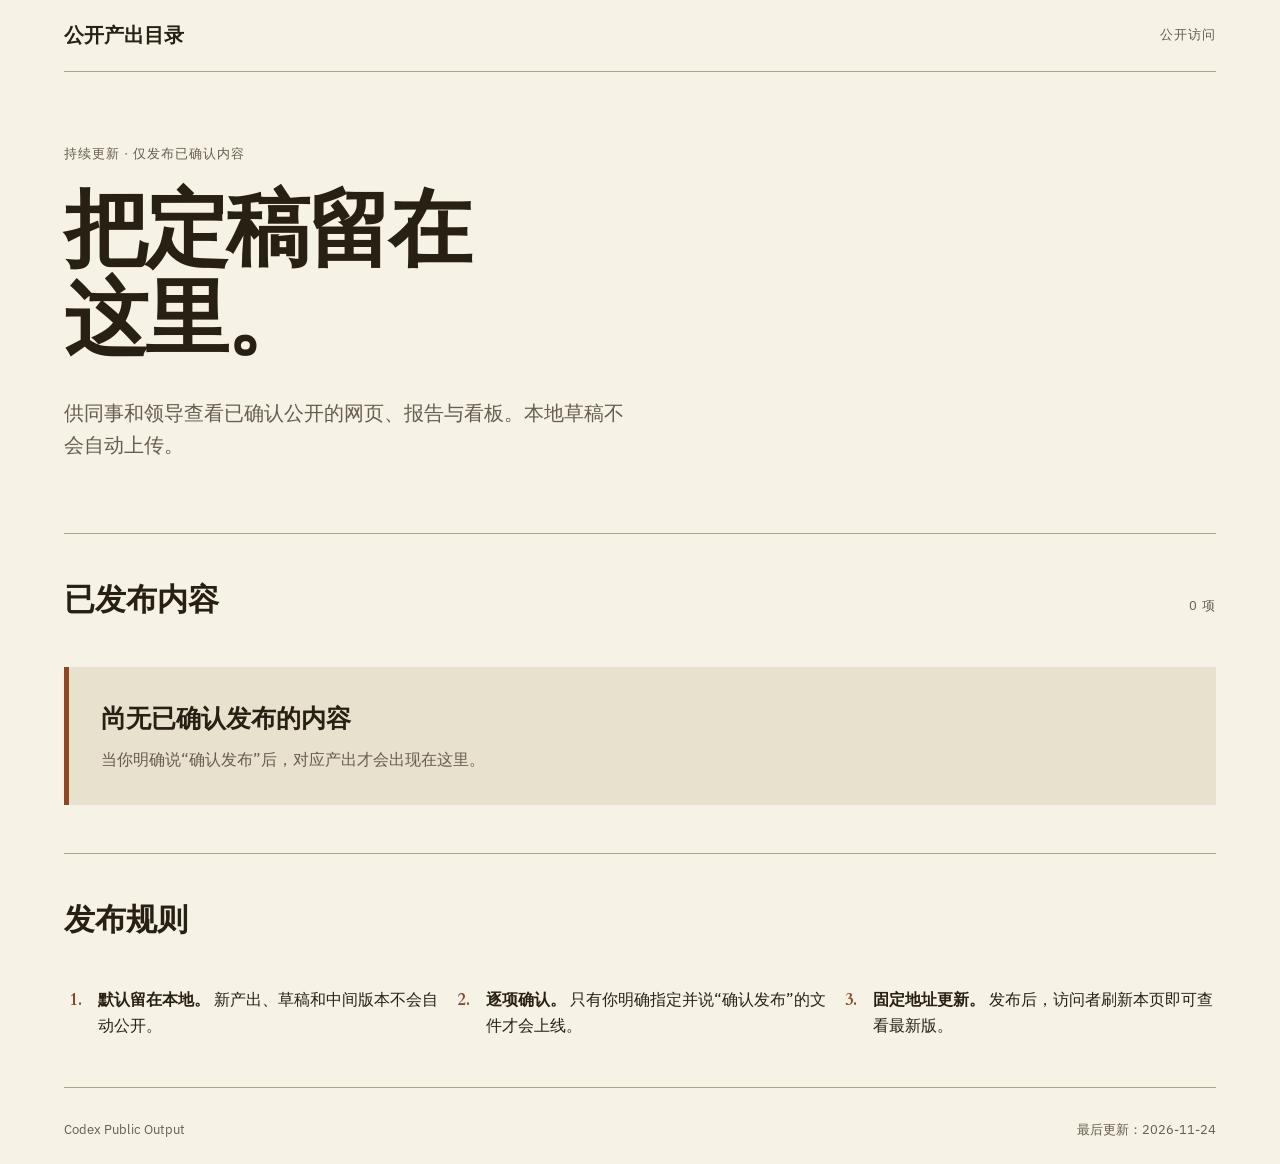
==== index.html @ 60556b02 "Add files via upload" ====
<!doctype html>
<html lang="zh-CN">
<head>
  <meta charset="utf-8">
  <meta name="viewport" content="width=device-width, initial-scale=1, viewport-fit=cover">
  <meta name="description" content="经确认公开发布的 Codex 产出目录。">
  <title>公开产出目录</title>
  <link rel="preconnect" href="https://fonts.googleapis.com">
  <link rel="preconnect" href="https://fonts.gstatic.com" crossorigin>
  <link href="https://fonts.googleapis.com/css2?family=Cardo:wght@400;700&family=IBM+Plex+Sans:wght@400;700&display=swap" rel="stylesheet">
  <link rel="stylesheet" href="styles.css">
</head>
<body>
  <header class="site-header">
    <a class="wordmark" href="./" aria-label="返回公开产出目录首页">公开产出目录</a>
    <span class="access-note">公开访问</span>
  </header>

  <main>
    <section class="intro" aria-labelledby="page-title">
      <p class="date-line">持续更新 · 仅发布已确认内容</p>
      <h1 id="page-title">把定稿留在这里。</h1>
      <p class="lede">供同事和领导查看已确认公开的网页、报告与看板。本地草稿不会自动上传。</p>
    </section>

    <section class="catalogue" aria-labelledby="catalogue-title">
      <div class="section-heading">
        <h2 id="catalogue-title">已发布内容</h2>
        <span class="count" aria-label="当前已发布内容数量">0 项</span>
      </div>
      <div class="empty-state">
        <p class="empty-title">尚无已确认发布的内容</p>
        <p>当你明确说“确认发布”后，对应产出才会出现在这里。</p>
      </div>
    </section>

    <section class="policy" aria-labelledby="policy-title">
      <h2 id="policy-title">发布规则</h2>
      <ol>
        <li><strong>默认留在本地。</strong> 新产出、草稿和中间版本不会自动公开。</li>
        <li><strong>逐项确认。</strong> 只有你明确指定并说“确认发布”的文件才会上线。</li>
        <li><strong>固定地址更新。</strong> 发布后，访问者刷新本页即可查看最新版。</li>
      </ol>
    </section>
  </main>

  <footer class="site-footer">
    <span>Codex Public Output</span>
    <span>最后更新：2026-11-24</span>
  </footer>
</body>
</html>
---- styles.css ----
/* Hallmark · pre-emit critique: P5 H4 E5 S5 R5 V4
 * genre: editorial · macrostructure: Index-First · theme: Almanac
 * enrichment: none · nav: N9 · footer: Ft2
 * audience: colleagues and leaders · use: browse confirmed outputs · tone: utilitarian
 */
@import url("tokens.css");

* { box-sizing: border-box; }

html,
body {
  margin: 0;
  overflow-x: clip;
}

body {
  min-height: 100dvh;
  padding-inline: max(var(--space-md), env(safe-area-inset-left));
  padding-bottom: max(var(--space-lg), env(safe-area-inset-bottom));
  background: var(--color-paper);
  color: var(--color-ink);
  font-family: var(--font-body);
  font-size: var(--text-base);
  line-height: 1.6;
}

a { color: inherit; }

.site-header,
main,
.site-footer {
  width: min(100%, 72rem);
  margin-inline: auto;
}

.site-header {
  display: flex;
  align-items: center;
  justify-content: space-between;
  min-height: 4.5rem;
  border-bottom: var(--rule-thin) solid var(--color-rule);
}

.wordmark {
  font-family: var(--font-display);
  font-size: var(--text-md);
  font-weight: 700;
  text-decoration: none;
  white-space: nowrap;
}

.access-note,
.date-line,
.count {
  color: var(--color-muted);
  font-size: var(--text-sm);
  letter-spacing: 0.08em;
}

.access-note { white-space: nowrap; }

.intro {
  padding-block: var(--space-3xl);
  border-bottom: var(--rule-thin) solid var(--color-rule);
}

.date-line { margin: 0 0 var(--space-lg); }

h1,
h2 {
  margin: 0;
  font-family: var(--font-display);
  font-style: normal;
  font-weight: 700;
  overflow-wrap: anywhere;
  min-width: 0;
}

h1 {
  max-width: 11ch;
  font-size: var(--text-display);
  line-height: 1.05;
  letter-spacing: -0.035em;
}

h2 {
  font-size: var(--text-xl);
  line-height: 1.2;
}

.lede {
  max-width: 36rem;
  margin: var(--space-xl) 0 0;
  color: var(--color-muted);
  font-size: var(--text-md);
}

.catalogue,
.policy {
  padding-block: var(--space-2xl);
  border-bottom: var(--rule-thin) solid var(--color-rule);
}

.section-heading {
  display: flex;
  align-items: baseline;
  justify-content: space-between;
  gap: var(--space-lg);
  margin-bottom: var(--space-2xl);
}

.empty-state {
  padding: var(--space-xl);
  border-inline-start: 0.35rem solid var(--color-accent);
  background: var(--color-paper-deep);
}

.empty-state p { margin: 0; }
.empty-state p + p { margin-top: var(--space-xs); color: var(--color-muted); }
.empty-title { font-family: var(--font-display); font-size: var(--text-lg); font-weight: 700; }

.policy ol {
  display: grid;
  gap: var(--space-xl);
  margin: var(--space-2xl) 0 0;
  padding-inline-start: 1.4rem;
}

.policy li { max-width: 48rem; padding-inline-start: var(--space-sm); }
.policy li::marker { color: var(--color-accent); font-family: var(--font-display); font-weight: 700; }

.site-footer {
  display: flex;
  flex-wrap: wrap;
  justify-content: space-between;
  gap: var(--space-sm) var(--space-lg);
  padding-block: var(--space-xl) 0;
  color: var(--color-muted);
  font-size: var(--text-sm);
}

.wordmark:hover { color: var(--color-accent); }
.wordmark:focus-visible {
  outline: 2px solid var(--color-focus);
  outline-offset: var(--space-2xs);
}

@media (min-width: 40rem) {
  body { padding-inline: max(var(--space-xl), env(safe-area-inset-left)); }
  .policy ol { grid-template-columns: repeat(3, minmax(0, 1fr)); }
}

@media (prefers-reduced-motion: reduce) {
  *, *::before, *::after { scroll-behavior: auto !important; }
}
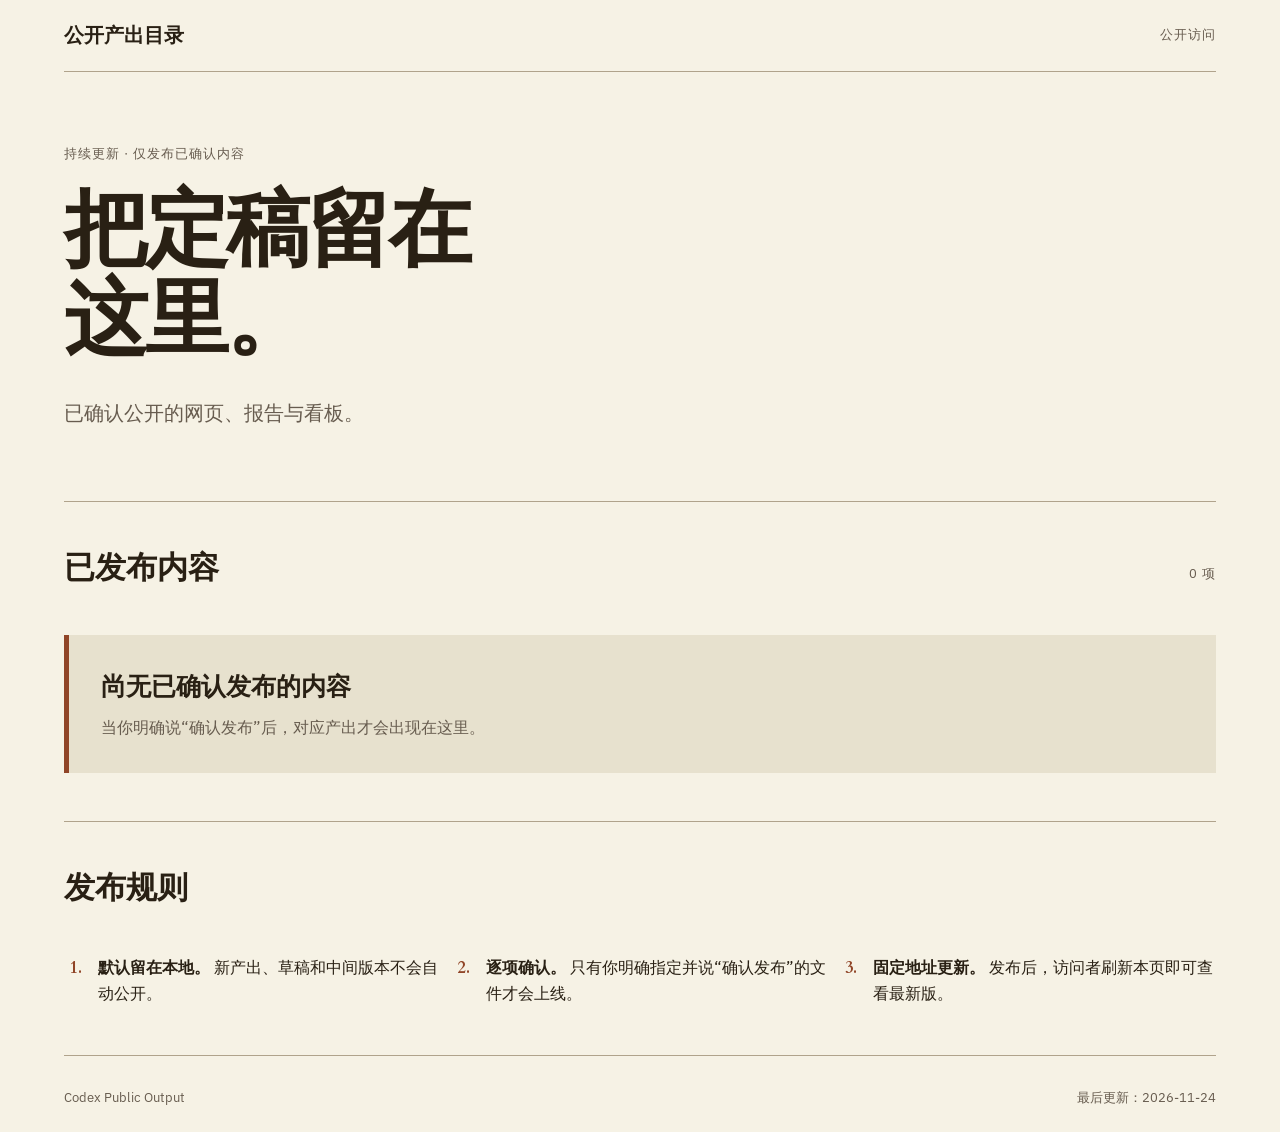
==== commit 726dc91e: "Add files via upload" ====
--- a/index.html
+++ b/index.html
@@ -20,7 +20,7 @@
     <section class="intro" aria-labelledby="page-title">
       <p class="date-line">持续更新 · 仅发布已确认内容</p>
       <h1 id="page-title">把定稿留在这里。</h1>
-      <p class="lede">供同事和领导查看已确认公开的网页、报告与看板。本地草稿不会自动上传。</p>
+      <p class="lede">已确认公开的网页、报告与看板。</p>
     </section>
 
     <section class="catalogue" aria-labelledby="catalogue-title">
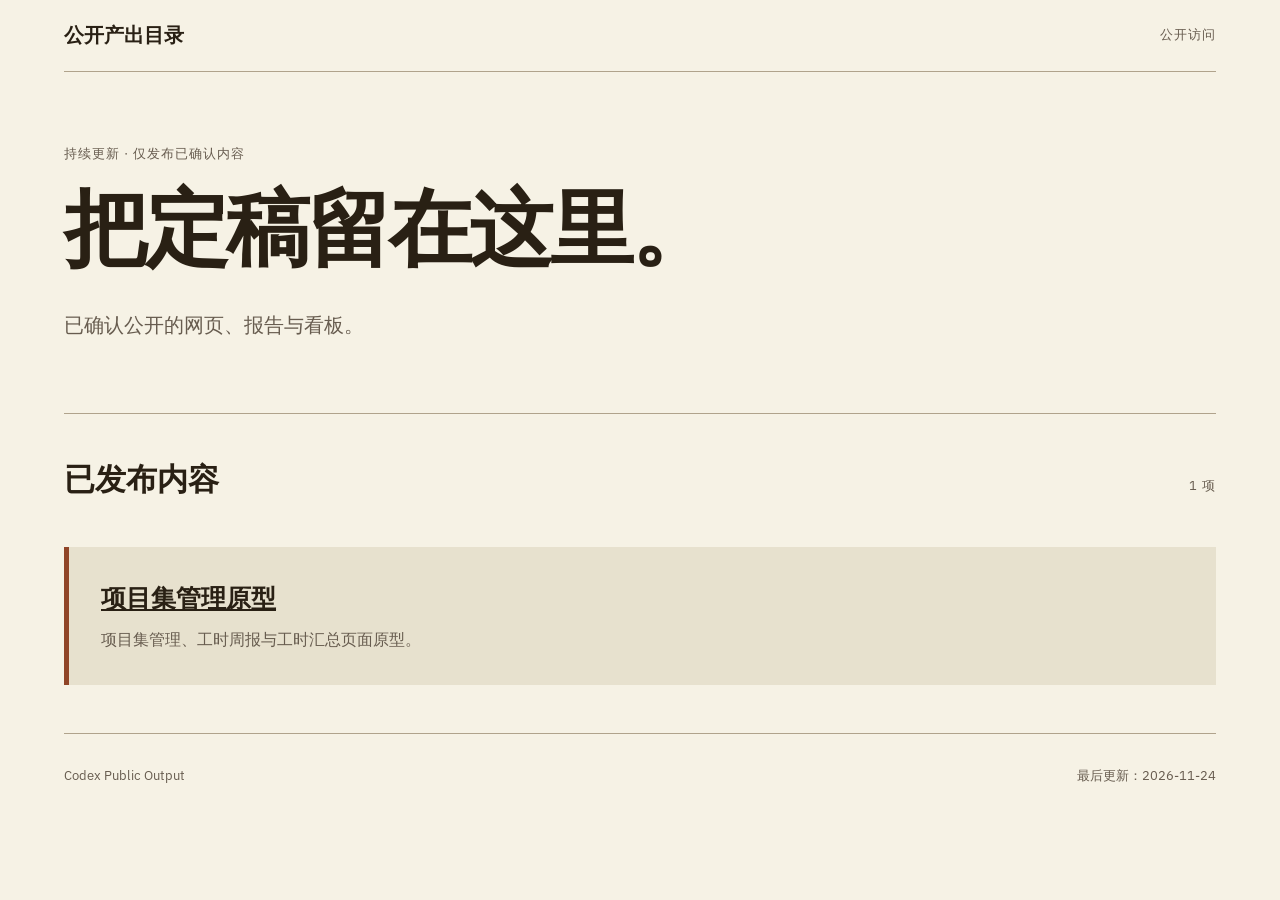
==== commit dcf36c3b: "Add files via upload" ====
--- a/index.html
+++ b/index.html
@@ -26,22 +26,14 @@
     <section class="catalogue" aria-labelledby="catalogue-title">
       <div class="section-heading">
         <h2 id="catalogue-title">已发布内容</h2>
-        <span class="count" aria-label="当前已发布内容数量">0 项</span>
+        <span class="count" aria-label="当前已发布内容数量">1 项</span>
       </div>
       <div class="empty-state">
-        <p class="empty-title">尚无已确认发布的内容</p>
-        <p>当你明确说“确认发布”后，对应产出才会出现在这里。</p>
+        <p class="empty-title"><a href="project-portfolio-prototype.html">项目集管理原型</a></p>
+        <p>项目集管理、工时周报与工时汇总页面原型。</p>
       </div>
     </section>
 
-    <section class="policy" aria-labelledby="policy-title">
-      <h2 id="policy-title">发布规则</h2>
-      <ol>
-        <li><strong>默认留在本地。</strong> 新产出、草稿和中间版本不会自动公开。</li>
-        <li><strong>逐项确认。</strong> 只有你明确指定并说“确认发布”的文件才会上线。</li>
-        <li><strong>固定地址更新。</strong> 发布后，访问者刷新本页即可查看最新版。</li>
-      </ol>
-    </section>
   </main>
 
   <footer class="site-footer">
--- a/styles.css
+++ b/styles.css
@@ -77,10 +77,12 @@
 }
 
 h1 {
-  max-width: 11ch;
-  font-size: var(--text-display);
+  max-width: none;
+  font-size: clamp(2rem, 7vw, 5.25rem);
   line-height: 1.05;
   letter-spacing: -0.035em;
+  overflow-wrap: normal;
+  white-space: nowrap;
 }
 
 h2 {
@@ -95,8 +97,7 @@
   font-size: var(--text-md);
 }
 
-.catalogue,
-.policy {
+.catalogue {
   padding-block: var(--space-2xl);
   border-bottom: var(--rule-thin) solid var(--color-rule);
 }
@@ -119,16 +120,6 @@
 .empty-state p + p { margin-top: var(--space-xs); color: var(--color-muted); }
 .empty-title { font-family: var(--font-display); font-size: var(--text-lg); font-weight: 700; }
 
-.policy ol {
-  display: grid;
-  gap: var(--space-xl);
-  margin: var(--space-2xl) 0 0;
-  padding-inline-start: 1.4rem;
-}
-
-.policy li { max-width: 48rem; padding-inline-start: var(--space-sm); }
-.policy li::marker { color: var(--color-accent); font-family: var(--font-display); font-weight: 700; }
-
 .site-footer {
   display: flex;
   flex-wrap: wrap;
@@ -147,7 +138,6 @@
 
 @media (min-width: 40rem) {
   body { padding-inline: max(var(--space-xl), env(safe-area-inset-left)); }
-  .policy ol { grid-template-columns: repeat(3, minmax(0, 1fr)); }
 }
 
 @media (prefers-reduced-motion: reduce) {
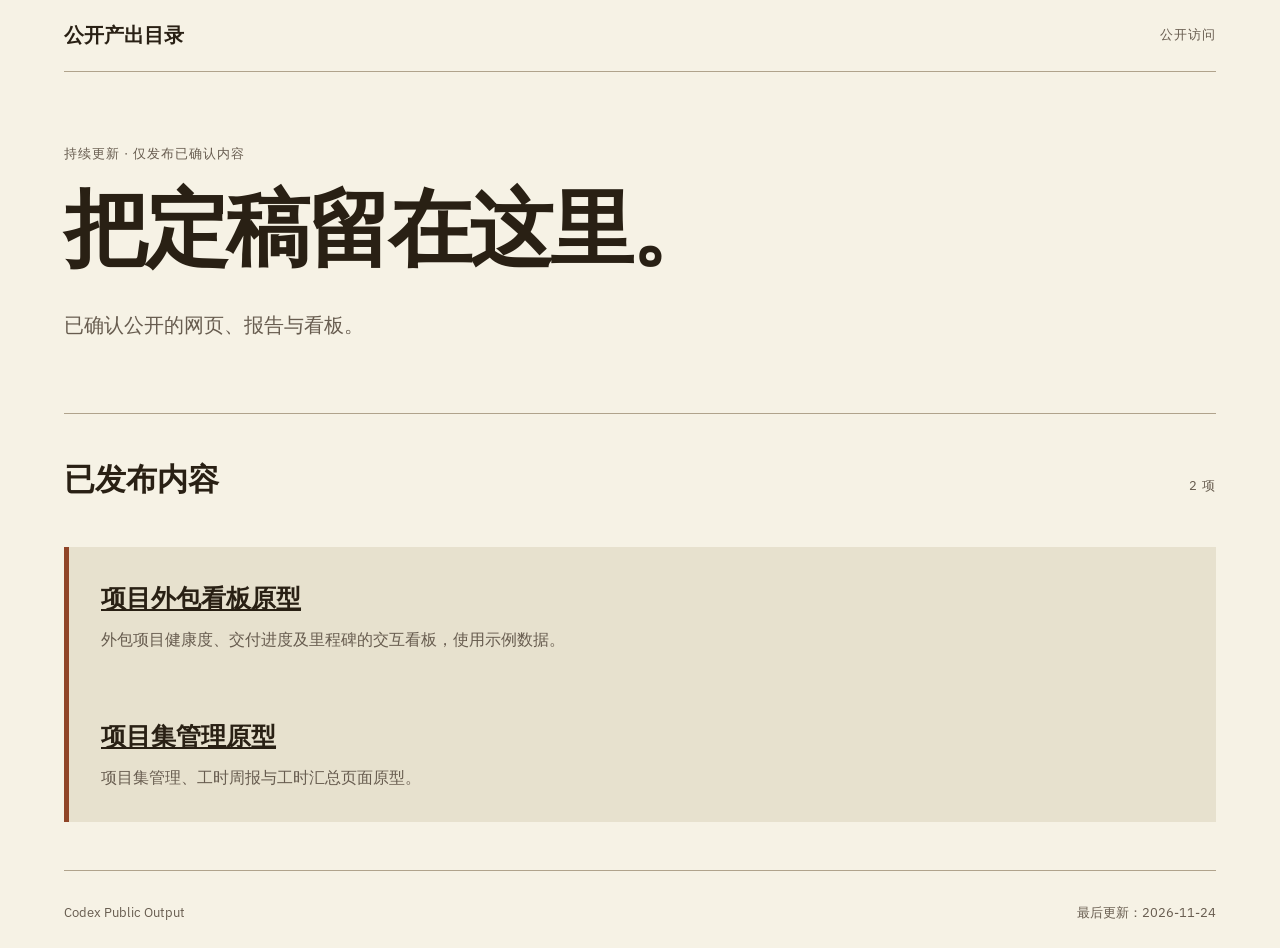
==== commit 2dc1c1fe: "Publish project outsourcing dashboard" ====
--- a/index.html
+++ b/index.html
@@ -26,7 +26,11 @@
     <section class="catalogue" aria-labelledby="catalogue-title">
       <div class="section-heading">
         <h2 id="catalogue-title">已发布内容</h2>
-        <span class="count" aria-label="当前已发布内容数量">1 项</span>
+        <span class="count" aria-label="当前已发布内容数量">2 项</span>
+      </div>
+      <div class="empty-state">
+        <p class="empty-title"><a href="project-outsourcing-dashboard.html">项目外包看板原型</a></p>
+        <p>外包项目健康度、交付进度及里程碑的交互看板，使用示例数据。</p>
       </div>
       <div class="empty-state">
         <p class="empty-title"><a href="project-portfolio-prototype.html">项目集管理原型</a></p>
